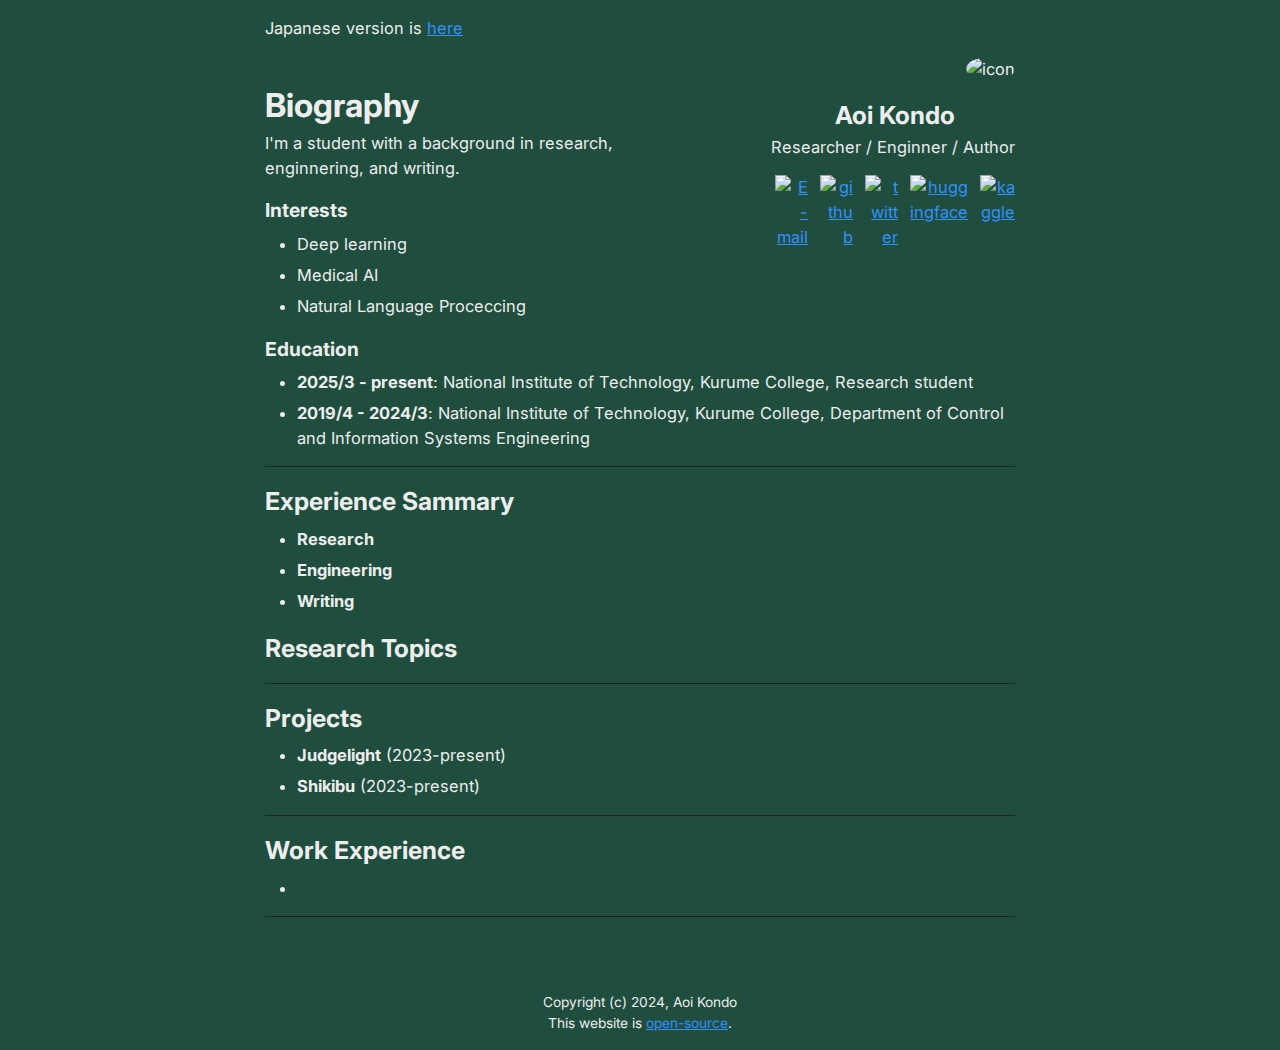
==== index.html @ 473a9a4a "Update index.html" ====
<!DOCTYPE html>
<html lang="en">
<head>
  <meta charset="UTF-8">
  <meta name="viewport" content="width=device-width, initial-scale=1.0">
  <title>Aoi Kondo / admidori</title>
  <meta name="description" content="Aoi Kondo / admidori">
  <style type="text/css">
    :root{--nc-font-sans:'Inter',-apple-system,BlinkMacSystemFont,'Segoe UI',Roboto,Oxygen,Ubuntu,Cantarell,'Open Sans','Helvetica Neue',sans-serif,"Apple Color Emoji","Segoe UI Emoji","Segoe UI Symbol";--nc-tx-1:#ffffff;--nc-tx-2:#eeeeee;--nc-bg-1:#000000;--nc-bg-2:rgba(1, 53, 36, 0.884);--nc-bg-3:#222222;--nc-lk-1:#3291FF;--nc-lk-2:#0070F3;--nc-lk-tx:#FFFFFF;--nc-ac-1:#7928CA;--nc-ac-tx:#FFFFFF}*{margin:0;padding:0}img,p,ul{margin-bottom:1rem}html{font-family:var(--nc-font-sans)}body{margin:0 auto;max-width:750px;padding:1rem;border-radius:6px;overflow-x:hidden;word-break:break-word;overflow-wrap:break-word;background:var(--nc-bg-2);color:var(--nc-tx-2);font-size:1.03rem;line-height:1.5}a{color:var(--nc-lk-1)}hr{border:0;border-bottom:1px solid var(--nc-bg-3);margin:1rem auto}ul{padding-left:2rem}li{margin-top:.4rem}img{max-width:100%}
  </style>

  <link rel="preconnect" href="https://fonts.googleapis.com">
  <link rel="preconnect" href="https://fonts.gstatic.com" crossorigin>
  <link href="https://fonts.googleapis.com/css2?family=Inter:wght@400;700&display=swap" rel="stylesheet">

  <meta property="og:title" content="Aoi Kondo / admidori">
  <meta property="og:description" content="Portfolio website">
  <meta property="og:type" content="website">
  <meta property="og:url" content="https://admidori.net">
  <meta property="og:image" content="https://admidori.net/img/profile.jpg">
  <meta property="og:site_name" content="Aoi Kondo / admidori">
  <meta name="twitter:card" content="summary">
  <meta name="twitter:site" content="hellorusk">

</head>
<body>
  <div>
    <p>Japanese version is <a href="https://admidori.net/index-ja.html">here</a></p>
    <div style="display:inline-block; width:60%;">
  </div>
    <div style="display:inline-block; width:40%; float:right; text-align:right;">
      <picture style="margin-top: 5%;">
        <source srcset="img/icon.JPG" type="image/webp">
        <img src="img/profile.JPG" alt="icon" style="border-radius: 50%; width: 250px; height: 250px;">
      </picture>
      <div style="display: flex; justify-content: center; padding-left: 60px;">
        <h2>Aoi Kondo</h2>
      </div>
      <p> Researcher / Enginner / Author</p>
    <div style="display: flex; justify-content: center; gap: 0px 12px; padding-left: 60px;">
      <a href="mailto:agotadmidori@gmail.com" target="_blank"><img height="24" width="24" src="img/email-svgrepo-com.svg" alt="E-mail" /></a>
      <a href="https://github.com/admidori" target="_blank"><img height="24" width="24" src="img/github-mark-white.svg" alt="github" /></a>
      <a href="https://twitter.com/admidori" target="_blank"><img height="24" width="24" src="img/twitter-x.svg" alt="twitter" /></a>
      <a href="https://huggingface.co/admidori" target="_blank"><img height="24" width="24" src="img/hf-logo.png" alt="huggingface" /></a>
      <a href="https://www.kaggle.com/admidori" target="_blank"><img height="24" width="24" src="img/kaggle-icon.svg" alt="kaggle" /></a>
    </div>
  </div>

  <div>
  <h1>Biography</h1>
  <p>I'm a student with a background in research, enginnering, and writing.</p>
  <h3>Interests</h3>
  <ul>
    <li>Deep learning</li>
    <li>Medical AI</li>
    <li>Natural Language Proceccing</li>
  </ul>
  </div>
  </div>
  <h3>Education</h3>
  <ul>
    <li><strong>2025/3 - present</strong>: National Institute of Technology, Kurume College, Research student</li>
    <li><strong>2019/4 - 2024/3</strong>: National Institute of Technology, Kurume College, Department of Control and Information Systems Engineering</li>
  </ul>
  
  <hr>
  
  <h2>Experience Sammary</h2>
  <ul>
    <li><strong>Research</strong></li>
    <li><strong>Engineering</strong></li>
    <li><strong>Writing</strong></li>
  </ul>

  <h2>Research Topics</h2>

  <hr>

  <h2>Projects</h2>
  <ul>
    <li><strong>Judgelight</strong> (2023-present)</li>
    <li><strong>Shikibu</strong> (2023-present)</li>
  </ul>
  <hr>

  <h2>Work Experience</h2>
  <ul>
    <li></li>
  </ul>

  <hr>

  <div style="display: flex; justify-content: center; margin-top: 10%;">
    <small>Copyright (c) 2024, Aoi Kondo</small>
  </div>
  <div style="display: flex; justify-content: center;">
    <small>This website is <a href="https://github.com/admidori/admidori.net" target="_blank">open-source</a>.</small>
  </div>
</body>
</html>
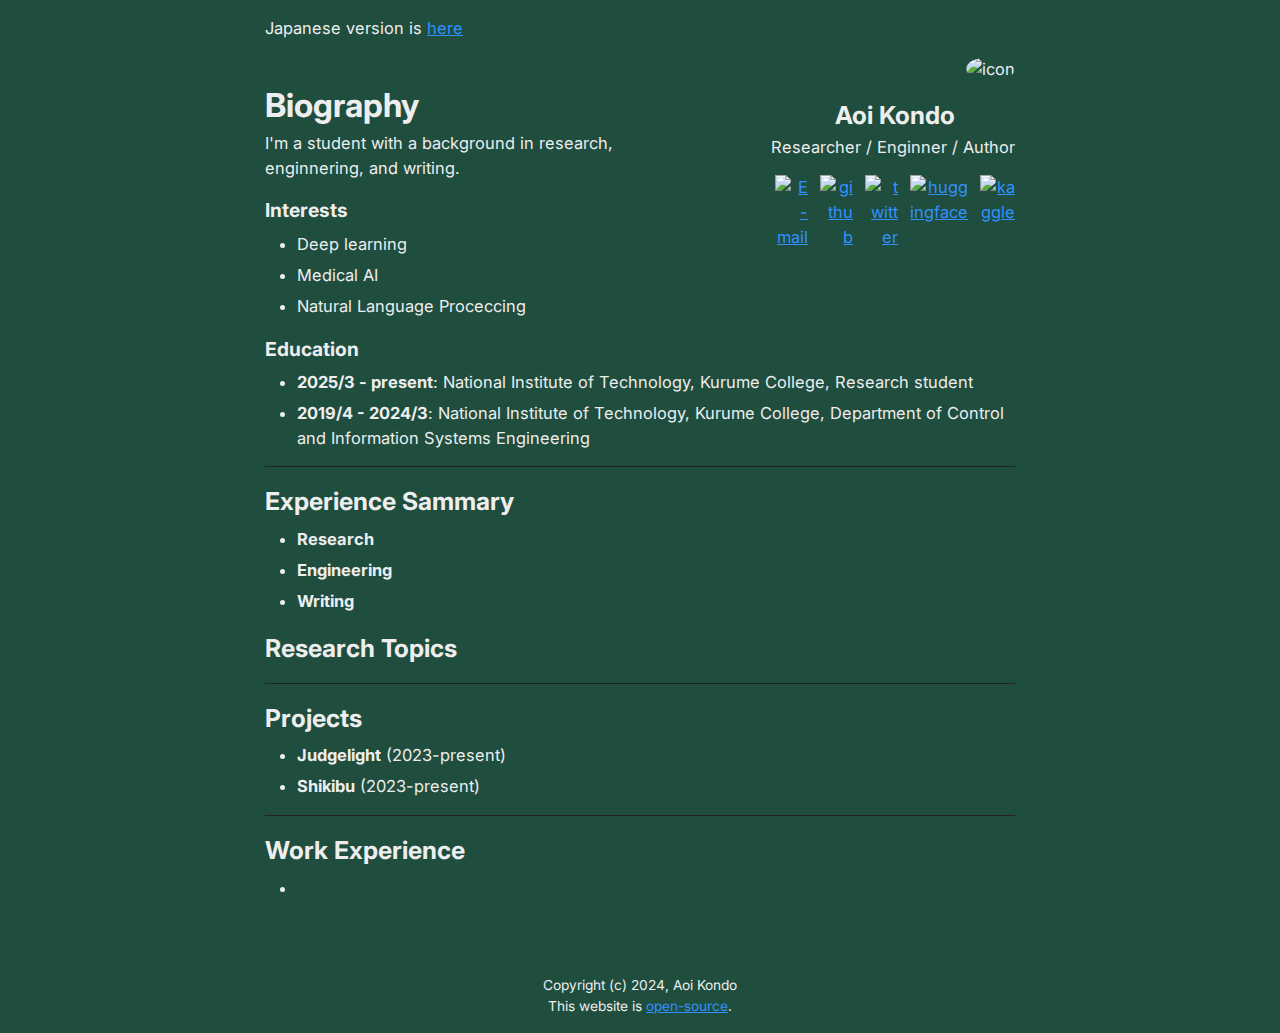
==== commit 9264bfdd: "Update html" ====
--- a/index.html
+++ b/index.html
@@ -87,9 +87,7 @@
   <ul>
     <li></li>
   </ul>
-
-  <hr>
-
+  
   <div style="display: flex; justify-content: center; margin-top: 10%;">
     <small>Copyright (c) 2024, Aoi Kondo</small>
   </div>
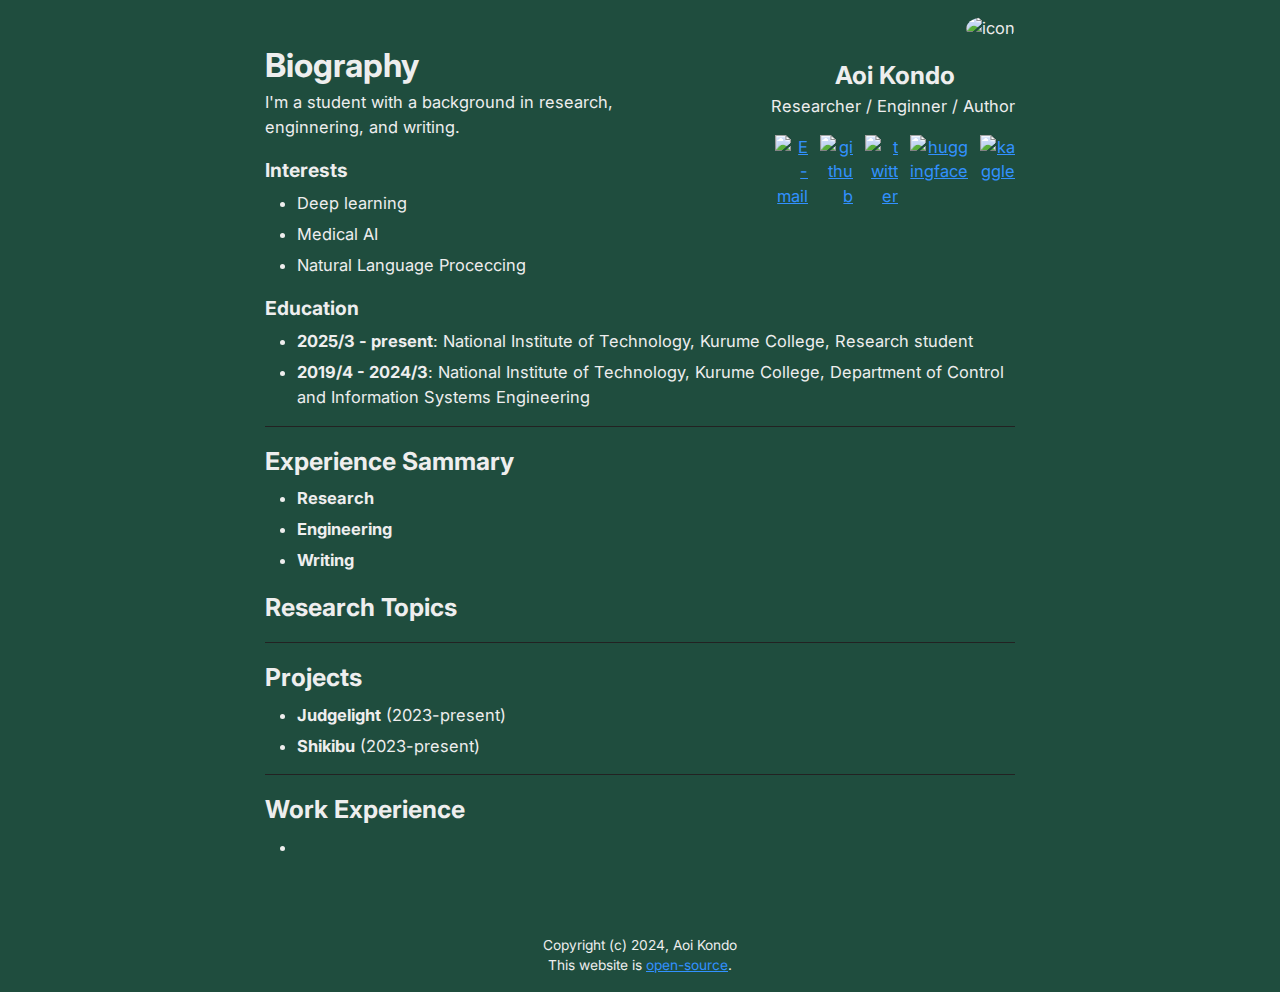
==== commit 0ed5c103: "Divide stylesheat from html" ====
--- a/index.html
+++ b/index.html
@@ -5,10 +5,7 @@
   <meta name="viewport" content="width=device-width, initial-scale=1.0">
   <title>Aoi Kondo / admidori</title>
   <meta name="description" content="Aoi Kondo / admidori">
-  <style type="text/css">
-    :root{--nc-font-sans:'Inter',-apple-system,BlinkMacSystemFont,'Segoe UI',Roboto,Oxygen,Ubuntu,Cantarell,'Open Sans','Helvetica Neue',sans-serif,"Apple Color Emoji","Segoe UI Emoji","Segoe UI Symbol";--nc-tx-1:#ffffff;--nc-tx-2:#eeeeee;--nc-bg-1:#000000;--nc-bg-2:rgba(1, 53, 36, 0.884);--nc-bg-3:#222222;--nc-lk-1:#3291FF;--nc-lk-2:#0070F3;--nc-lk-tx:#FFFFFF;--nc-ac-1:#7928CA;--nc-ac-tx:#FFFFFF}*{margin:0;padding:0}img,p,ul{margin-bottom:1rem}html{font-family:var(--nc-font-sans)}body{margin:0 auto;max-width:750px;padding:1rem;border-radius:6px;overflow-x:hidden;word-break:break-word;overflow-wrap:break-word;background:var(--nc-bg-2);color:var(--nc-tx-2);font-size:1.03rem;line-height:1.5}a{color:var(--nc-lk-1)}hr{border:0;border-bottom:1px solid var(--nc-bg-3);margin:1rem auto}ul{padding-left:2rem}li{margin-top:.4rem}img{max-width:100%}
-  </style>
-
+  <link rel="stylesheet" href="index.css">
   <link rel="preconnect" href="https://fonts.googleapis.com">
   <link rel="preconnect" href="https://fonts.gstatic.com" crossorigin>
   <link href="https://fonts.googleapis.com/css2?family=Inter:wght@400;700&display=swap" rel="stylesheet">
@@ -17,21 +14,21 @@
   <meta property="og:description" content="Portfolio website">
   <meta property="og:type" content="website">
   <meta property="og:url" content="https://admidori.net">
-  <meta property="og:image" content="https://admidori.net/img/profile.jpg">
+  <meta property="og:image" content="https://admidori.net/img/icon.JPG">
   <meta property="og:site_name" content="Aoi Kondo / admidori">
   <meta name="twitter:card" content="summary">
   <meta name="twitter:site" content="hellorusk">
 
 </head>
+
 <body>
   <div>
-    <p>Japanese version is <a href="https://admidori.net/index-ja.html">here</a></p>
     <div style="display:inline-block; width:60%;">
   </div>
     <div style="display:inline-block; width:40%; float:right; text-align:right;">
       <picture style="margin-top: 5%;">
         <source srcset="img/icon.JPG" type="image/webp">
-        <img src="img/profile.JPG" alt="icon" style="border-radius: 50%; width: 250px; height: 250px;">
+        <img src="img/icon.JPG" alt="icon" style="border-radius: 50%; width: 250px; height: 250px;">
       </picture>
       <div style="display: flex; justify-content: center; padding-left: 60px;">
         <h2>Aoi Kondo</h2>
@@ -87,7 +84,7 @@
   <ul>
     <li></li>
   </ul>
-  
+
   <div style="display: flex; justify-content: center; margin-top: 10%;">
     <small>Copyright (c) 2024, Aoi Kondo</small>
   </div>
--- a/index.css
+++ b/index.css
@@ -0,0 +1,53 @@
+:root{
+    --nc-font-sans:'Inter',-apple-system,BlinkMacSystemFont,'Segoe UI',Roboto,Oxygen,Ubuntu,Cantarell,'Open Sans','Helvetica Neue',sans-serif,"Apple Color Emoji","Segoe UI Emoji","Segoe UI Symbol";
+    --nc-tx-1:#ffffff;
+    --nc-tx-2:#eeeeee;
+    --nc-bg-1:#000000;
+    --nc-bg-2:rgba(1, 53, 36, 0.884);
+    --nc-bg-3:#222222;
+    --nc-lk-1:#3291FF;
+    --nc-lk-2:#0070F3;
+    --nc-lk-tx:#FFFFFF;
+    --nc-ac-1:#7928CA;
+    --nc-ac-tx:#FFFFFF
+}
+    *{
+        margin:0;
+        padding:0
+    }
+    img,p,ul{
+        margin-bottom:1rem
+    }
+    html{
+        font-family:var(--nc-font-sans)
+    }
+    body{
+        margin:0 auto;
+        max-width:750px;
+        padding:1rem;
+        border-radius:6px;
+        overflow-x:hidden;
+        word-break:break-word;
+        overflow-wrap:break-word;
+        background:var(--nc-bg-2);
+        color:var(--nc-tx-2);
+        font-size:1.03rem;
+        line-height:1.5
+    }
+    a{
+        color:var(--nc-lk-1)
+    }
+    hr{
+        border:0;
+        border-bottom:1px solid var(--nc-bg-3);
+        margin:1rem auto
+    }
+    ul{
+        padding-left:2rem
+    }
+    li{
+        margin-top:.4rem
+    }
+    img{
+        max-width:100%
+    }
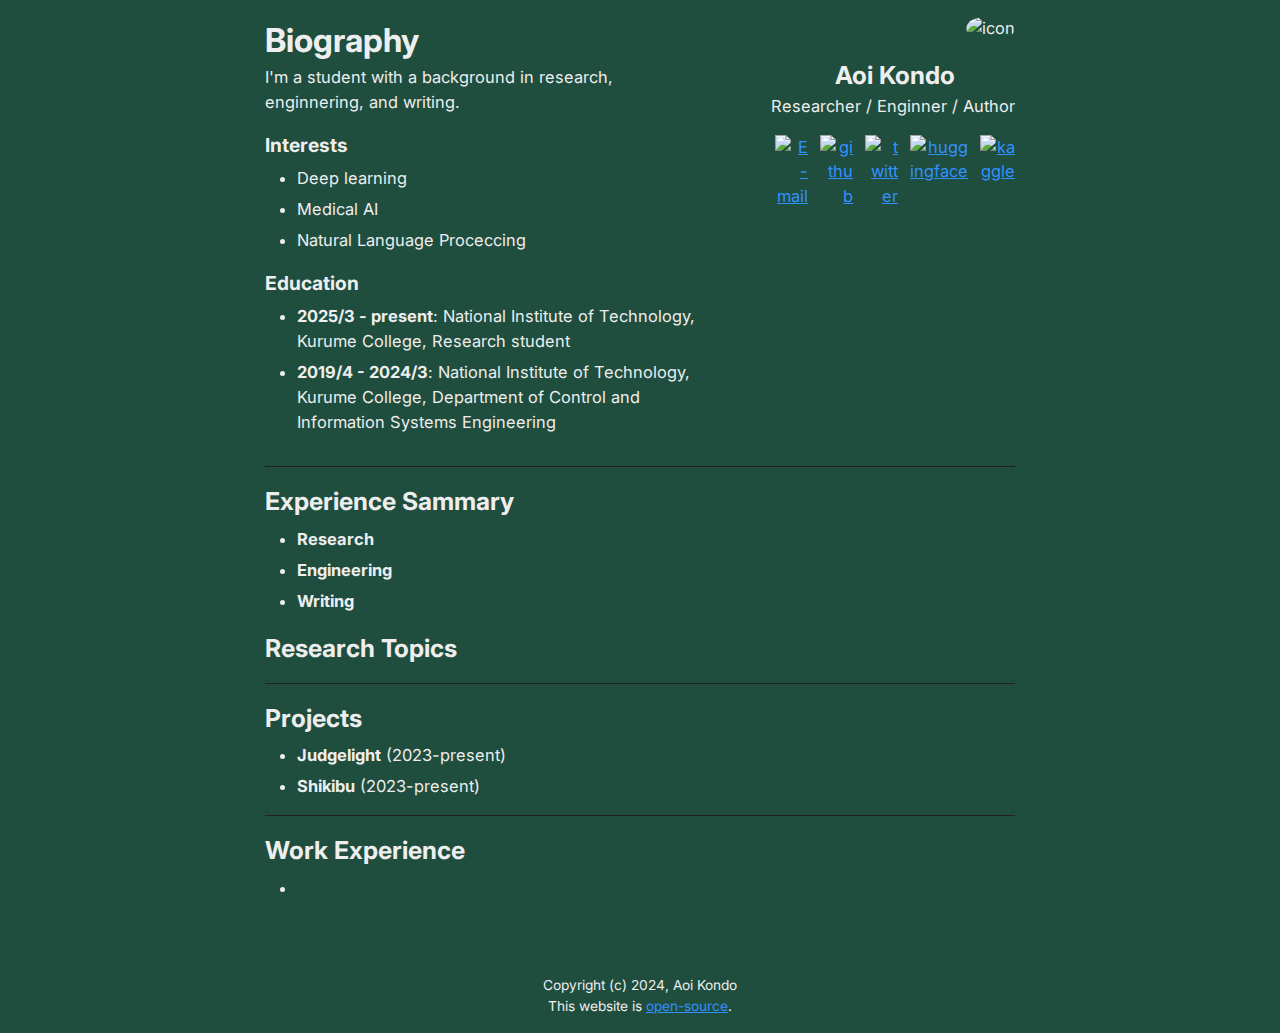
==== commit 45cdca63: "Support responsible web design" ====
--- a/index.html
+++ b/index.html
@@ -2,7 +2,7 @@
 <html lang="en">
 <head>
   <meta charset="UTF-8">
-  <meta name="viewport" content="width=device-width, initial-scale=1.0">
+  <meta name="viewport" content="width=device-width, initial-scale=1, minimum-scale=1, maximum-scale=1, user-scalable=no">
   <title>Aoi Kondo / admidori</title>
   <meta name="description" content="Aoi Kondo / admidori">
   <link rel="stylesheet" href="index.css">
@@ -18,23 +18,24 @@
   <meta property="og:site_name" content="Aoi Kondo / admidori">
   <meta name="twitter:card" content="summary">
   <meta name="twitter:site" content="hellorusk">
-
 </head>
 
 <body>
-  <div>
-    <div style="display:inline-block; width:60%;">
-  </div>
-    <div style="display:inline-block; width:40%; float:right; text-align:right;">
+<div class="frexbox">
+  <div class="profile_rightside">
+    <div class="icon_box">
       <picture style="margin-top: 5%;">
         <source srcset="img/icon.JPG" type="image/webp">
-        <img src="img/icon.JPG" alt="icon" style="border-radius: 50%; width: 250px; height: 250px;">
+        <img src="img/icon.JPG" alt="icon" class="icon">
       </picture>
-      <div style="display: flex; justify-content: center; padding-left: 60px;">
-        <h2>Aoi Kondo</h2>
-      </div>
+    </div>
+    <div class="name">
+      <h2>Aoi Kondo</h2>
+    </div>
+    <div class="about_me">
       <p> Researcher / Enginner / Author</p>
-    <div style="display: flex; justify-content: center; gap: 0px 12px; padding-left: 60px;">
+    </div>
+    <div class="links">
       <a href="mailto:agotadmidori@gmail.com" target="_blank"><img height="24" width="24" src="img/email-svgrepo-com.svg" alt="E-mail" /></a>
       <a href="https://github.com/admidori" target="_blank"><img height="24" width="24" src="img/github-mark-white.svg" alt="github" /></a>
       <a href="https://twitter.com/admidori" target="_blank"><img height="24" width="24" src="img/twitter-x.svg" alt="twitter" /></a>
@@ -42,24 +43,23 @@
       <a href="https://www.kaggle.com/admidori" target="_blank"><img height="24" width="24" src="img/kaggle-icon.svg" alt="kaggle" /></a>
     </div>
   </div>
+  <div class="profile_leftside">
+    <h1>Biography</h1>
+    <p>I'm a student with a background in research, enginnering, and writing.</p>
+    <h3>Interests</h3>
+    <ul>
+      <li>Deep learning</li>
+      <li>Medical AI</li>
+      <li>Natural Language Proceccing</li>
+    </ul>
+    <h3>Education</h3>
+    <ul>
+      <li><strong>2025/3 - present</strong>: National Institute of Technology, Kurume College, Research student</li>
+      <li><strong>2019/4 - 2024/3</strong>: National Institute of Technology, Kurume College, Department of Control and Information Systems Engineering</li>
+    </ul>
+  </div>
+</div>
 
-  <div>
-  <h1>Biography</h1>
-  <p>I'm a student with a background in research, enginnering, and writing.</p>
-  <h3>Interests</h3>
-  <ul>
-    <li>Deep learning</li>
-    <li>Medical AI</li>
-    <li>Natural Language Proceccing</li>
-  </ul>
-  </div>
-  </div>
-  <h3>Education</h3>
-  <ul>
-    <li><strong>2025/3 - present</strong>: National Institute of Technology, Kurume College, Research student</li>
-    <li><strong>2019/4 - 2024/3</strong>: National Institute of Technology, Kurume College, Department of Control and Information Systems Engineering</li>
-  </ul>
-  
   <hr>
   
   <h2>Experience Sammary</h2>
--- a/index.css
+++ b/index.css
@@ -11,43 +11,108 @@
     --nc-ac-1:#7928CA;
     --nc-ac-tx:#FFFFFF
 }
-    *{
-        margin:0;
-        padding:0
+*{
+    margin:0;
+    padding:0
+}
+img,p,ul{
+    margin-bottom:1rem
+}
+html{
+    font-family:var(--nc-font-sans)
+}
+body{
+    margin:0 auto;
+    max-width:750px;
+    padding:1rem;
+    border-radius:6px;
+    overflow-x:hidden;
+    word-break:break-word;
+    overflow-wrap:break-word;
+    background:var(--nc-bg-2);
+    color:var(--nc-tx-2);
+    font-size:1.03rem;
+    line-height:1.5
+}
+a{
+    color:var(--nc-lk-1)
+}
+hr{
+    border:0;
+    border-bottom:1px solid var(--nc-bg-3);
+    margin:1rem auto
+}
+ul{
+    padding-left:2rem
+}
+li{
+    margin-top:.4rem
+}
+img{
+    max-width:100%
+}
+
+.profile_leftside{
+    display:inline-block;
+    width:60%;
+}
+.profile_rightside{
+    display:inline-block;
+    width:40%;
+    float:right;
+    text-align:right;
+}
+.icon{
+    border-radius: 50%;
+    width: 250px;
+    height: 250px;
+}
+.links{
+    display: flex;
+    justify-content: center;
+    gap: 0px 12px;
+    padding-left: 60px;
+}
+.name{
+    display: flex;
+    justify-content: center;
+    padding-left: 60px;
+}
+
+@media screen and (max-width: 480px){
+    .profile_leftside{
+        display: block;
+        width: 100%;
     }
-    img,p,ul{
-        margin-bottom:1rem
+    .profile_rightside{
+        display: block;
+        width: 100%;
     }
-    html{
-        font-family:var(--nc-font-sans)
+    .icon{
+        border-radius: 50%;
+        width: 200px;
+        height: 200px;
     }
-    body{
-        margin:0 auto;
-        max-width:750px;
-        padding:1rem;
-        border-radius:6px;
-        overflow-x:hidden;
-        word-break:break-word;
-        overflow-wrap:break-word;
-        background:var(--nc-bg-2);
-        color:var(--nc-tx-2);
-        font-size:1.03rem;
-        line-height:1.5
+    .icon_box{
+        display: flex;
+        justify-content: center;
+        gap: 0px 12px;
     }
-    a{
-        color:var(--nc-lk-1)
+    .links{
+        display: flex;
+        justify-content: center;
+        gap: 0px 12px;
+        padding-right: 60px;
     }
-    hr{
-        border:0;
-        border-bottom:1px solid var(--nc-bg-3);
-        margin:1rem auto
+    .name{
+        display: flex;
+        justify-content: center;
+        gap: 0px 12px;
+        padding-right: 60px;
     }
-    ul{
-        padding-left:2rem
+    .about_me{
+        display: flex;
+        justify-content: center;
+        gap: 0px 12px;
     }
-    li{
-        margin-top:.4rem
-    }
-    img{
-        max-width:100%
-    }
+}
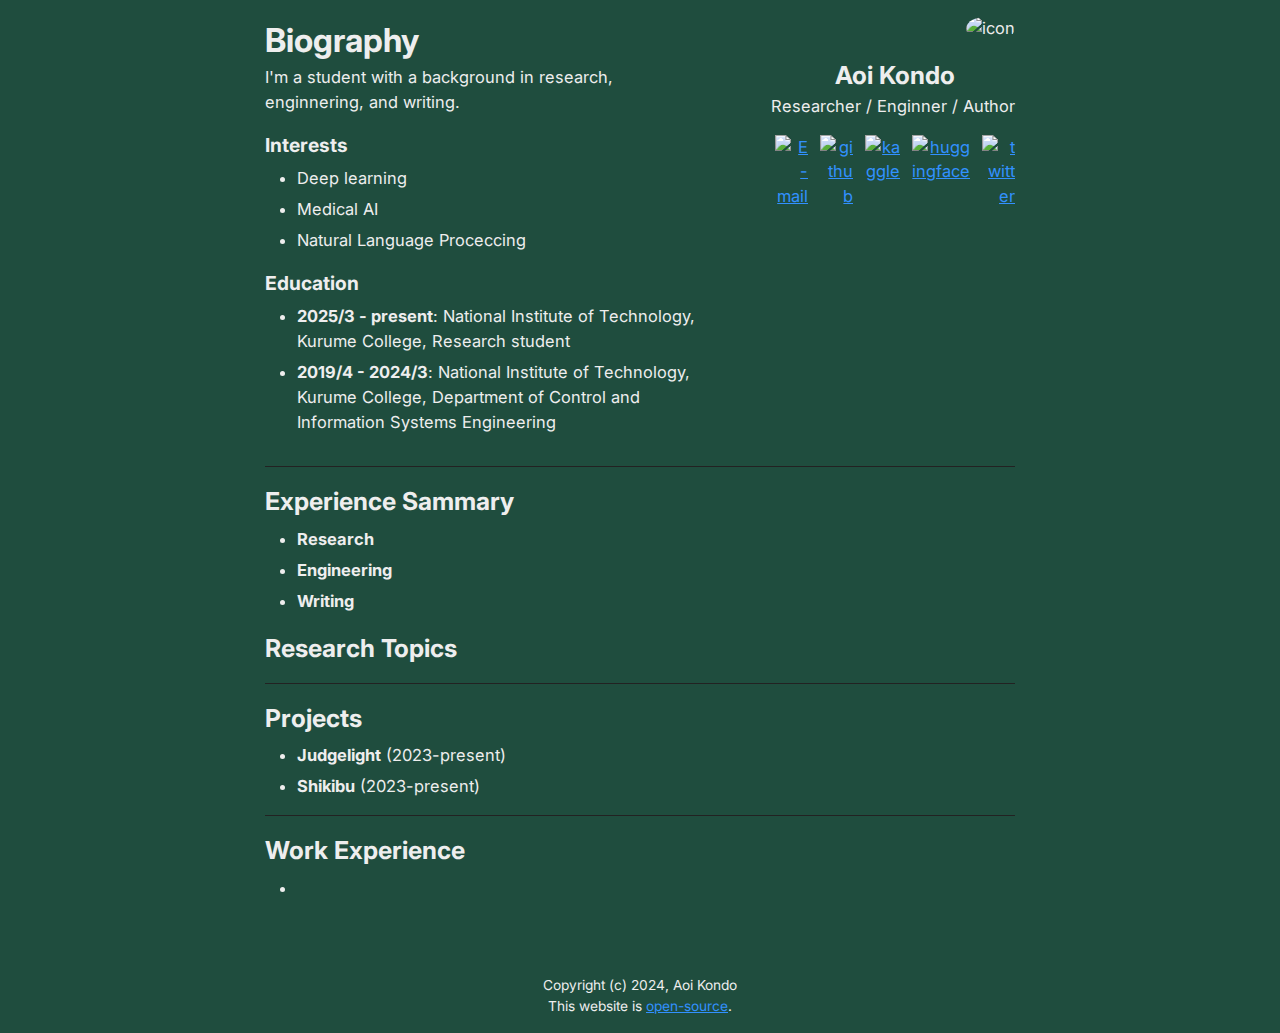
==== commit 68bd6444: "Change contents" ====
--- a/index.html
+++ b/index.html
@@ -21,7 +21,7 @@
 </head>
 
 <body>
-<div class="frexbox">
+<div>
   <div class="profile_rightside">
     <div class="icon_box">
       <picture style="margin-top: 5%;">
@@ -38,9 +38,9 @@
     <div class="links">
       <a href="mailto:agotadmidori@gmail.com" target="_blank"><img height="24" width="24" src="img/email-svgrepo-com.svg" alt="E-mail" /></a>
       <a href="https://github.com/admidori" target="_blank"><img height="24" width="24" src="img/github-mark-white.svg" alt="github" /></a>
+      <a href="https://www.kaggle.com/admidori" target="_blank"><img height="24" width="24" src="img/kaggle-icon.svg" alt="kaggle" /></a>
+      <a href="https://huggingface.co/admidori" target="_blank"><img height="24" width="24" src="img/hf-logo.png" alt="huggingface" /></a>
       <a href="https://twitter.com/admidori" target="_blank"><img height="24" width="24" src="img/twitter-x.svg" alt="twitter" /></a>
-      <a href="https://huggingface.co/admidori" target="_blank"><img height="24" width="24" src="img/hf-logo.png" alt="huggingface" /></a>
-      <a href="https://www.kaggle.com/admidori" target="_blank"><img height="24" width="24" src="img/kaggle-icon.svg" alt="kaggle" /></a>
     </div>
   </div>
   <div class="profile_leftside">
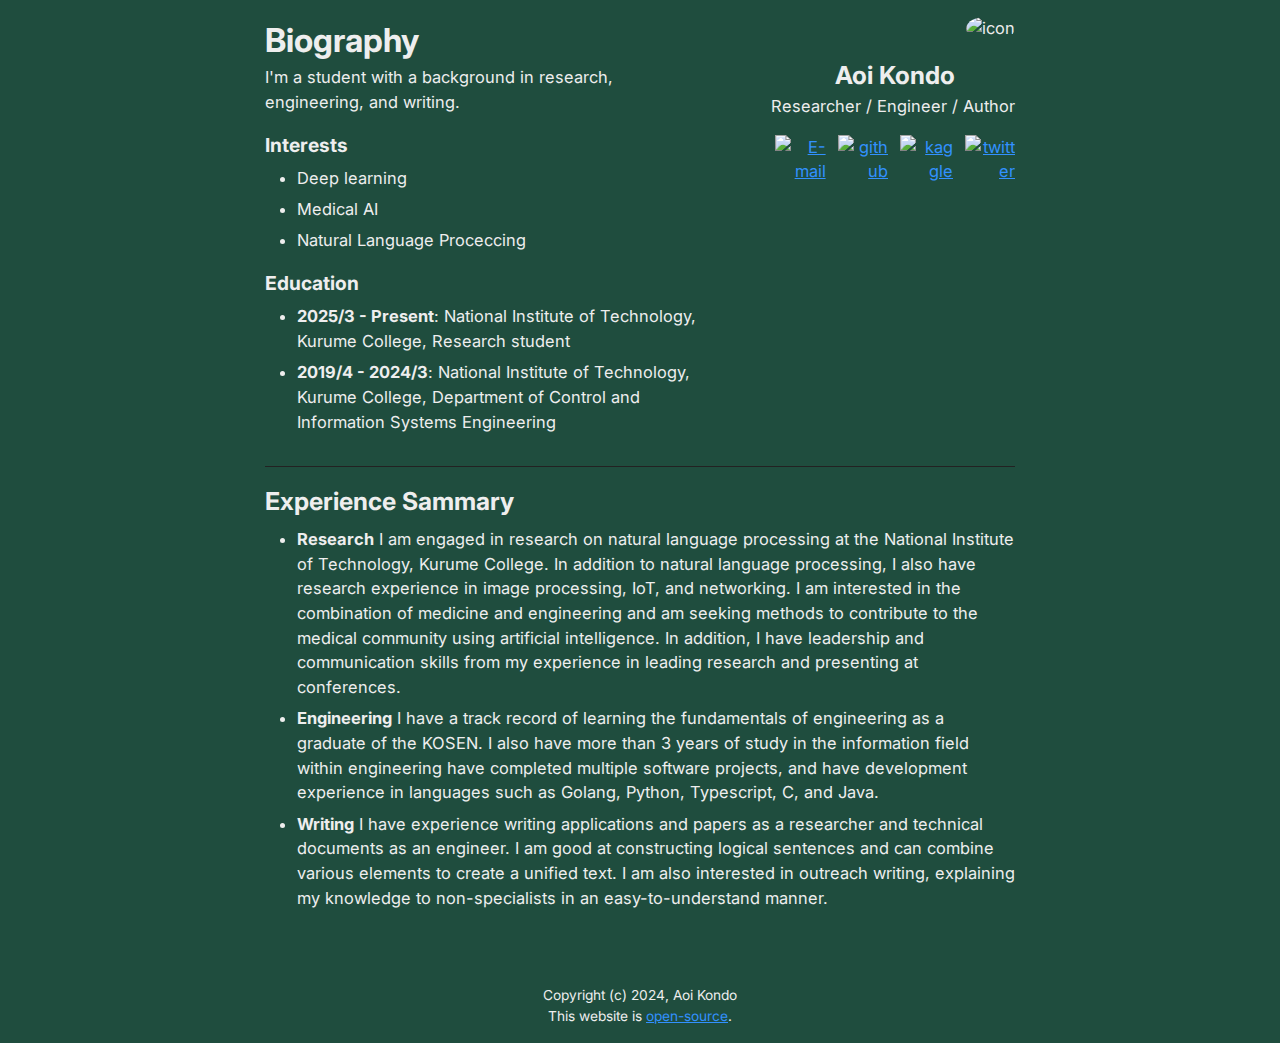
==== commit bd320714: "Update index.html" ====
--- a/index.html
+++ b/index.html
@@ -33,19 +33,18 @@
       <h2>Aoi Kondo</h2>
     </div>
     <div class="about_me">
-      <p> Researcher / Enginner / Author</p>
+      <p> Researcher / Engineer / Author</p>
     </div>
     <div class="links">
       <a href="mailto:agotadmidori@gmail.com" target="_blank"><img height="24" width="24" src="img/email-svgrepo-com.svg" alt="E-mail" /></a>
       <a href="https://github.com/admidori" target="_blank"><img height="24" width="24" src="img/github-mark-white.svg" alt="github" /></a>
       <a href="https://www.kaggle.com/admidori" target="_blank"><img height="24" width="24" src="img/kaggle-icon.svg" alt="kaggle" /></a>
-      <a href="https://huggingface.co/admidori" target="_blank"><img height="24" width="24" src="img/hf-logo.png" alt="huggingface" /></a>
       <a href="https://twitter.com/admidori" target="_blank"><img height="24" width="24" src="img/twitter-x.svg" alt="twitter" /></a>
     </div>
   </div>
   <div class="profile_leftside">
     <h1>Biography</h1>
-    <p>I'm a student with a background in research, enginnering, and writing.</p>
+    <p>I'm a student with a background in research, engineering, and writing.</p>
     <h3>Interests</h3>
     <ul>
       <li>Deep learning</li>
@@ -54,7 +53,7 @@
     </ul>
     <h3>Education</h3>
     <ul>
-      <li><strong>2025/3 - present</strong>: National Institute of Technology, Kurume College, Research student</li>
+      <li><strong>2025/3 - Present</strong>: National Institute of Technology, Kurume College, Research student</li>
       <li><strong>2019/4 - 2024/3</strong>: National Institute of Technology, Kurume College, Department of Control and Information Systems Engineering</li>
     </ul>
   </div>
@@ -64,25 +63,24 @@
   
   <h2>Experience Sammary</h2>
   <ul>
-    <li><strong>Research</strong></li>
-    <li><strong>Engineering</strong></li>
-    <li><strong>Writing</strong></li>
-  </ul>
-
-  <h2>Research Topics</h2>
-
-  <hr>
-
-  <h2>Projects</h2>
-  <ul>
-    <li><strong>Judgelight</strong> (2023-present)</li>
-    <li><strong>Shikibu</strong> (2023-present)</li>
-  </ul>
-  <hr>
-
-  <h2>Work Experience</h2>
-  <ul>
-    <li></li>
+    <li>
+      <strong>Research</strong>
+      I am engaged in research on natural language processing at the National Institute of Technology, Kurume College. 
+      In addition to natural language processing, I also have research experience in image processing, IoT, and networking. 
+      I am interested in the combination of medicine and engineering and am seeking methods to contribute to the medical community using artificial intelligence. 
+      In addition, I have leadership and communication skills from my experience in leading research and presenting at conferences.
+    </li>
+    <li>
+      <strong>Engineering</strong>
+    I have a track record of learning the fundamentals of engineering as a graduate of the KOSEN.
+    I also have more than 3 years of study in the information field within engineering have completed multiple software projects, and have development experience in languages such as Golang, Python, Typescript, C, and Java.
+    </li>
+    <li>
+      <strong>Writing</strong>
+    I have experience writing applications and papers as a researcher and technical documents as an engineer.
+    I am good at constructing logical sentences and can combine various elements to create a unified text.
+    I am also interested in outreach writing, explaining my knowledge to non-specialists in an easy-to-understand manner.
+    </li>
   </ul>
 
   <div style="display: flex; justify-content: center; margin-top: 10%;">
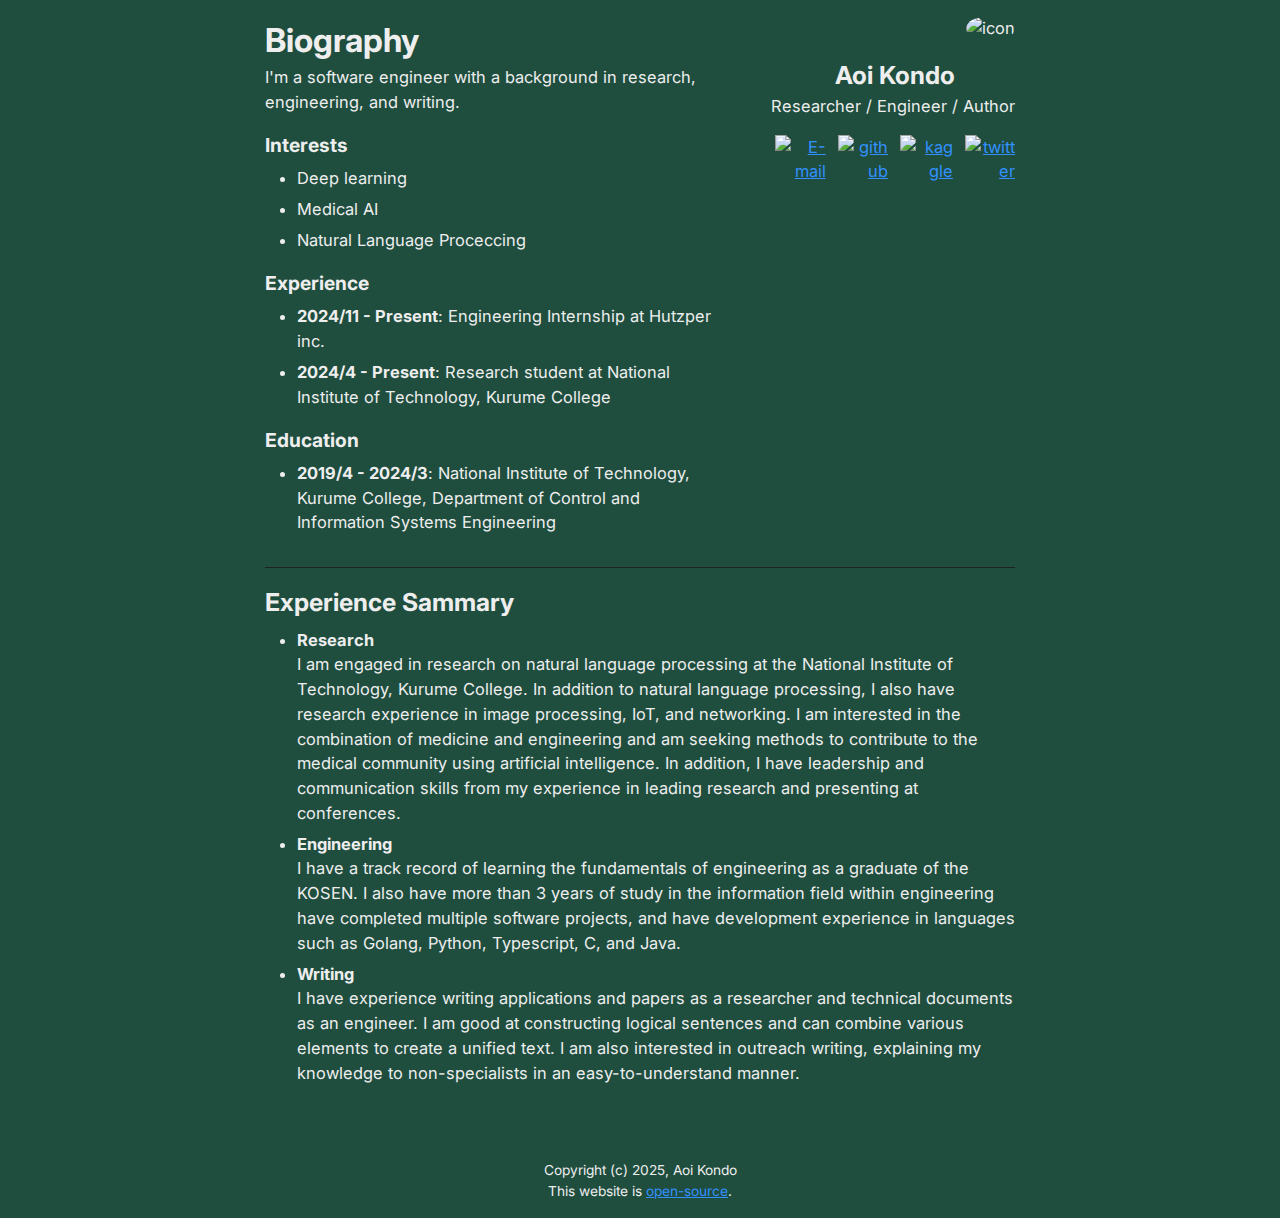
==== commit 4052611d: "feat: Update content" ====
--- a/index.html
+++ b/index.html
@@ -44,16 +44,20 @@
   </div>
   <div class="profile_leftside">
     <h1>Biography</h1>
-    <p>I'm a student with a background in research, engineering, and writing.</p>
+    <p>I'm a software engineer with a background in research, engineering, and writing.</p>
     <h3>Interests</h3>
     <ul>
       <li>Deep learning</li>
       <li>Medical AI</li>
       <li>Natural Language Proceccing</li>
     </ul>
+    <h3>Experience</h3>
+    <ul>
+      <li><strong>2024/11 - Present</strong>: Engineering Internship at Hutzper inc.</li>
+      <li><strong>2024/4 - Present</strong>: Research student at National Institute of Technology, Kurume College</li>
+    </ul>
     <h3>Education</h3>
     <ul>
-      <li><strong>2025/3 - Present</strong>: National Institute of Technology, Kurume College, Research student</li>
       <li><strong>2019/4 - 2024/3</strong>: National Institute of Technology, Kurume College, Department of Control and Information Systems Engineering</li>
     </ul>
   </div>
@@ -64,19 +68,19 @@
   <h2>Experience Sammary</h2>
   <ul>
     <li>
-      <strong>Research</strong>
+      <strong>Research</strong> <br>
       I am engaged in research on natural language processing at the National Institute of Technology, Kurume College. 
       In addition to natural language processing, I also have research experience in image processing, IoT, and networking. 
       I am interested in the combination of medicine and engineering and am seeking methods to contribute to the medical community using artificial intelligence. 
       In addition, I have leadership and communication skills from my experience in leading research and presenting at conferences.
     </li>
     <li>
-      <strong>Engineering</strong>
+      <strong>Engineering</strong> <br>
     I have a track record of learning the fundamentals of engineering as a graduate of the KOSEN.
     I also have more than 3 years of study in the information field within engineering have completed multiple software projects, and have development experience in languages such as Golang, Python, Typescript, C, and Java.
     </li>
     <li>
-      <strong>Writing</strong>
+      <strong>Writing</strong> <br>
     I have experience writing applications and papers as a researcher and technical documents as an engineer.
     I am good at constructing logical sentences and can combine various elements to create a unified text.
     I am also interested in outreach writing, explaining my knowledge to non-specialists in an easy-to-understand manner.
@@ -84,7 +88,7 @@
   </ul>
 
   <div style="display: flex; justify-content: center; margin-top: 10%;">
-    <small>Copyright (c) 2024, Aoi Kondo</small>
+    <small>Copyright (c) 2025, Aoi Kondo</small>
   </div>
   <div style="display: flex; justify-content: center;">
     <small>This website is <a href="https://github.com/admidori/admidori.net" target="_blank">open-source</a>.</small>
